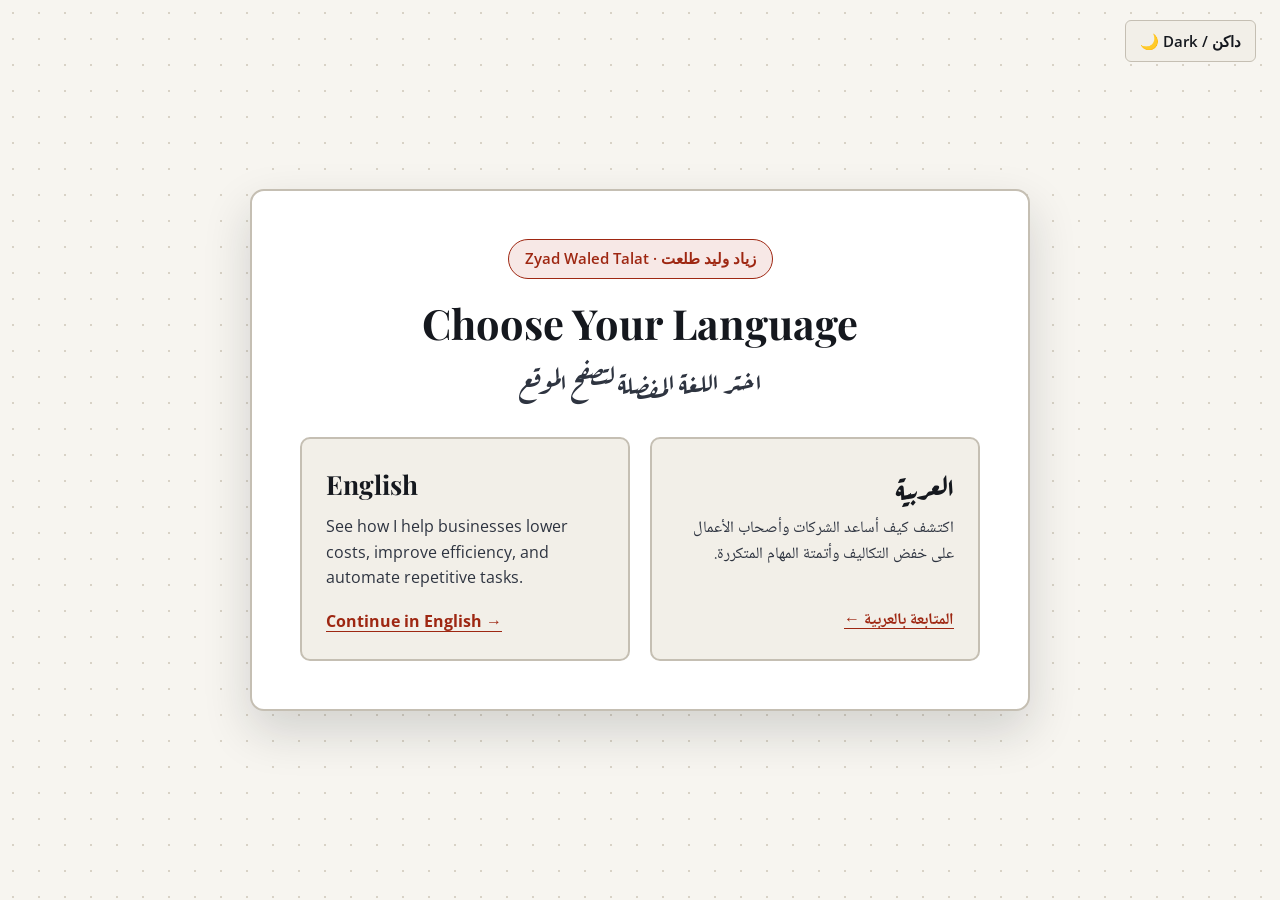
==== work.html @ f0ddf0ac "feat: bilingual customer-first portfolio, light/dark themes, CV integration, and separate work page" ====
<!DOCTYPE html>
<html lang="en" dir="ltr" data-theme="dark" data-lang-pending="true">
<head>
  <meta charset="UTF-8">
  <meta name="viewport" content="width=device-width, initial-scale=1.0">
  <title>Projects &amp; Work — Zyad Waled Talat</title>
  <meta
    name="description"
    content="Explore AI and automation projects built by Zyad Waled Talat, including AI Customer Support Agent, Inbox Summarizer, Digital Twin, and AI Learning App."
  >

  <!-- Early Theme & Saved Language Script (prevents flash of wrong theme or language chooser) -->
  <script>
    (function () {
      try {
        var savedTheme = localStorage.getItem('zw_portfolio_theme');
        var theme = (savedTheme === 'light' || savedTheme === 'dark')
          ? savedTheme
          : (window.matchMedia && window.matchMedia('(prefers-color-scheme: light)').matches ? 'light' : 'dark');
        document.documentElement.setAttribute('data-theme', theme);

        var savedLang = localStorage.getItem('zw_portfolio_lang');
        if (savedLang === 'en' || savedLang === 'ar') {
          document.documentElement.setAttribute('lang', savedLang);
          document.documentElement.setAttribute('dir', savedLang === 'ar' ? 'rtl' : 'ltr');
          document.documentElement.removeAttribute('data-lang-pending');
          document.documentElement.setAttribute('data-lang-ready', 'true');
        }
      } catch (e) {}
    })();
  </script>

  <!-- Google Fonts: Playfair Display & Open Sans (English) + Aref Ruqaa & Noto Naskh Arabic (Arabic) -->
  <link rel="preconnect" href="https://fonts.googleapis.com">
  <link rel="preconnect" href="https://fonts.gstatic.com" crossorigin>
  <link
    href="https://fonts.googleapis.com/css2?family=Aref+Ruqaa:wght@400;700&family=Noto+Naskh+Arabic:wght@400;500;600;700&family=Open+Sans:wght@400;500;600;700&family=Playfair+Display:ital,wght@0,600;0,700;1,600&display=swap"
    rel="stylesheet"
  >

  <!-- Stylesheets (relative paths for GitHub Pages /portfolio/ compatibility) -->
  <link rel="stylesheet" href="css/tokens.css">
  <link rel="stylesheet" href="css/base.css">
  <link rel="stylesheet" href="css/ui.css">
  <link rel="stylesheet" href="css/canvas.css">

  <!-- GSAP 3.12 for the optional interactive workflow canvas -->
  <script src="https://cdnjs.cloudflare.com/ajax/libs/gsap/3.12.5/gsap.min.js"></script>
</head>
<body data-page="work">

  <!-- =========================================================
       First-Visit Language Selection Overlay
       ========================================================= -->
  <section
    class="lang-chooser"
    id="lang-chooser"
    role="dialog"
    aria-modal="true"
    aria-labelledby="chooser-title"
  >
    <div class="lang-chooser__topbar">
      <button
        type="button"
        class="ctrl-btn"
        id="chooser-theme-toggle"
        aria-label="Toggle light or dark mode"
      >
        ☀️ Light / فاتح
      </button>
    </div>

    <div class="lang-chooser__card">
      <span class="lang-chooser__badge">Zyad Waled Talat · زياد وليد طلعت</span>
      <h1 class="lang-chooser__title" id="chooser-title">Choose Your Language</h1>
      <p class="lang-chooser__subtitle" lang="ar" dir="rtl">اختر اللغة المفضلة لتصفح الموقع</p>

      <div class="lang-chooser__grid">
        <!-- English Option -->
        <button
          type="button"
          class="lang-option-btn lang-option-btn--en"
          id="choose-en"
          lang="en"
          dir="ltr"
        >
          <div>
            <span class="lang-option-btn__name">English</span>
            <span class="lang-option-btn__desc">
              See how I help businesses lower costs, improve efficiency, and automate repetitive tasks.
            </span>
          </div>
          <span class="lang-option-btn__cta">Continue in English →</span>
        </button>

        <!-- Arabic Option -->
        <button
          type="button"
          class="lang-option-btn lang-option-btn--ar"
          id="choose-ar"
          lang="ar"
          dir="rtl"
        >
          <div>
            <span class="lang-option-btn__name">العربية</span>
            <span class="lang-option-btn__desc">
              اكتشف كيف أساعد الشركات وأصحاب الأعمال على خفض التكاليف وأتمتة المهام المتكررة.
            </span>
          </div>
          <span class="lang-option-btn__cta">المتابعة بالعربية ←</span>
        </button>
      </div>
    </div>
  </section>

  <!-- =========================================================
       Main Portfolio Shell (Work & Projects Page)
       ========================================================= -->
  <div id="app-shell">

    <!-- ======== Sticky Header & Navigation ======== -->
    <header class="site-header">
      <div class="site-header__inner">
        <a class="brand-link" href="index.html">
          <span class="brand-link__name" id="brand-name">Zyad Waled Talat</span>
          <span class="brand-link__role" id="brand-role">AI &amp; Automation Specialist</span>
        </a>

        <nav class="site-nav" id="site-nav" aria-label="Main navigation">
          <a class="site-nav__link" id="nav-link-home" href="index.html#home">Home</a>
          <a class="site-nav__link" id="nav-link-about" href="index.html#about">About</a>
          <a class="site-nav__link" id="nav-link-services" href="index.html#services">How I Help</a>
          <a class="site-nav__link" id="nav-link-background" href="index.html#background">Background</a>
          <a class="site-nav__link site-nav__link--active" id="nav-link-work" href="work.html" aria-current="page">Work</a>
          <a class="site-nav__link" id="nav-link-contact" href="index.html#contact">Contact</a>
        </nav>

        <div class="header-controls">
          <button
            type="button"
            class="ctrl-btn ctrl-btn--lang"
            id="btn-lang-switch"
            aria-label="Switch language to Arabic"
          >
            العربية
          </button>

          <button
            type="button"
            class="ctrl-btn"
            id="btn-theme-toggle"
            aria-label="Switch between light and dark mode"
          >
            ☀️ Light
          </button>

          <button
            type="button"
            class="ctrl-btn mobile-menu-btn"
            id="btn-mobile-menu"
            aria-expanded="false"
            aria-controls="site-nav"
            aria-label="Toggle navigation menu"
          >
            <span aria-hidden="true">☰</span>
            <span id="mobile-menu-label">Menu</span>
          </button>
        </div>
      </div>
    </header>

    <main>
      <!-- ======== Work Page Header & Project Cards ======== -->
      <section class="section">
        <div class="container">
          <div class="section-header section-header--split">
            <div>
              <span class="section-eyebrow" id="work-eyebrow">Projects &amp; Case Studies</span>
              <h1 class="section-title" id="main-heading">Selected Work &amp; Practical Automations</h1>
              <p class="section-subtitle" id="work-lead"></p>
            </div>
            <div style="display: flex; flex-wrap: wrap; gap: 12px;">
              <a class="btn btn--outline" id="work-back-home-cta" href="index.html">
                ← Back to Homepage
              </a>
              <a class="btn btn--primary" id="work-contact-cta" href="index.html#contact">
                Discuss a Similar Project
              </a>
            </div>
          </div>

          <!-- Readable Project Cards Grid -->
          <div class="projects-showcase-grid" id="projects-showcase-grid"></div>
        </div>
      </section>

      <!-- ======== Optional Interactive Automation Workflow Canvas ======== -->
      <section class="section section--alt">
        <div class="container">
          <div class="section-header">
            <h2 class="section-title" id="canvas-section-title">Optional: Interactive Automation Workflow View</h2>
            <p class="section-subtitle" id="canvas-section-desc"></p>
          </div>

          <div class="workflow-embed-box">
            <div class="viewport" id="viewport">
              <div class="dither-overlay" id="dither-overlay"></div>
              <div class="world" id="world">
                <svg class="connections-svg" id="connections-svg" xmlns="http://www.w3.org/2000/svg"></svg>
              </div>
            </div>

            <div class="canvas-hud-bar">
              <div class="canvas-hud-group">
                <button type="button" class="canvas-hud-btn" id="btn-prev" aria-label="Previous workflow node">
                  ← Prev
                </button>
                <span class="canvas-progress-pill" id="progress-indicator" aria-live="polite">01 / 01</span>
                <button type="button" class="canvas-hud-btn" id="btn-next" aria-label="Next workflow node">
                  Next →
                </button>
              </div>
              <div class="canvas-hud-group">
                <button type="button" class="canvas-hud-btn" id="btn-overview" aria-label="Zoom out to fit workflow">
                  [ ⊞ Fit workflow ]
                </button>
              </div>
            </div>
          </div>
          <div class="sr-only" id="sr-announcer" aria-live="polite" aria-atomic="true"></div>
        </div>
      </section>
    </main>

    <!-- ======== Footer ======== -->
    <footer class="site-footer">
      <div class="container site-footer__inner">
        <span id="footer-copyright">© Zyad Waled Talat · AI and Automation Specialist · 6th of October City, Egypt</span>
        <div class="site-footer__links">
          <a class="site-footer__link" id="footer-link-home" href="index.html">Home</a>
          <a
            class="site-footer__link"
            id="footer-link-cv"
            href="assets/Zyad-Waled-Talat-CV.pdf"
            download="Zyad-Waled-Talat-CV.pdf"
          >
            Download CV
          </a>
        </div>
      </div>
    </footer>

  </div>

  <!-- =========================================================
       Right-Docked Digital Twin Widget (Always on Right Side)
       ========================================================= -->
  <aside class="digital-twin-widget" id="digital-twin-widget" aria-label="Digital Twin Assistant">
    <div
      class="digital-twin-panel"
      id="dt-panel"
      role="dialog"
      aria-labelledby="dt-panel-title"
      hidden
    >
      <div class="digital-twin-panel__header">
        <div class="digital-twin-panel__title-wrap">
          <h3 class="digital-twin-panel__title" id="dt-panel-title">Digital Twin Assistant</h3>
          <span class="digital-twin-panel__status" id="dt-panel-status">AI Assistant · In development</span>
        </div>
        <div class="digital-twin-panel__controls">
          <button type="button" class="digital-twin-panel__btn" id="dt-minimize" aria-label="Minimize Digital Twin panel">
            —
          </button>
          <button type="button" class="digital-twin-panel__btn" id="dt-close" aria-label="Close Digital Twin panel">
            ✕
          </button>
        </div>
      </div>

      <div class="digital-twin-panel__body">
        <p class="digital-twin-panel__text" id="dt-panel-desc"></p>
        <p class="digital-twin-panel__text" id="dt-panel-note" style="font-weight: 600; color: var(--text);"></p>
        <div class="digital-twin-panel__actions">
          <a class="btn btn--primary" id="dt-call-btn" href="tel:+201006889003">Call Me</a>
          <a class="btn btn--secondary" id="dt-email-btn" href="mailto:zyadwaled780@gmail.com">Email Me</a>
        </div>
        <a
          class="digital-twin-panel__repo"
          id="dt-panel-repo"
          href="https://github.com/zyadwaled780-cmd/Digital-Twin-of-Mine-"
          target="_blank"
          rel="noopener noreferrer"
        >
          View Digital Twin repository on GitHub ↗
        </a>
      </div>
    </div>

    <button
      type="button"
      class="digital-twin-launcher"
      id="dt-launcher"
      aria-expanded="false"
      aria-controls="dt-panel"
    >
      <span class="digital-twin-launcher__dot" aria-hidden="true"></span>
      <span id="dt-launcher-label">Digital Twin</span>
      <span class="digital-twin-launcher__badge" id="dt-launcher-badge">In development</span>
    </button>
  </aside>

  <script type="module" src="js/main.js"></script>
</body>
</html>
---- css/tokens.css ----
/* ========================================
   Design Tokens — Light & Dark Themes,
   WCAG AA High-Contrast Palette, and
   Bilingual Typography (English & Arabic)
   ======================================== */

:root,
:root[data-theme="dark"] {
  /* Dark Mode Surfaces */
  --bg:             #101319;
  --bg-elevated:    #161a22;
  --panel:          #1a1f29;
  --panel-2:        #222836;
  --panel-hover:    #293040;
  --border:         #3b4356;
  --border-strong:  #56617a;
  --grid-dot:       #262c3a;

  /* Dark Mode Text (WCAG AA/AAA verified: > 8:1 contrast for secondary, > 15:1 for primary) */
  --text:           #f5f7fa;
  --text-secondary: #d0d7e3;
  --text-muted:     #bcc5d6;

  /* Dark Mode Accents */
  --primary:        #d94830; /* #ffffff on #d94830 = 4.65:1 WCAG AA */
  --primary-hover:  #c23b24;
  --primary-soft:   rgba(217, 72, 48, 0.16);
  --primary-text:   #ff8f7a; /* #ff8f7a on #1a1f29 = 6.9:1 WCAG AA */
  --accent:         #d63f67;
  --success:        #1f9d5c;
  --success-text:   #68e39e;
  --success-soft:   rgba(31, 157, 92, 0.18);
  --warning-text:   #f7c86a;
  --warning-soft:   rgba(247, 200, 106, 0.16);

  /* Header & Shadows */
  --header-bg:      rgba(16, 19, 25, 0.94);
  --backdrop-bg:    rgba(9, 11, 16, 0.86);
  --shadow-sm:      0 2px 8px rgba(0, 0, 0, 0.32);
  --shadow-md:      0 10px 30px rgba(0, 0, 0, 0.45);
  --shadow-lg:      0 20px 50px rgba(0, 0, 0, 0.6);
  --focus-ring:     #ff9b87;
}

:root[data-theme="light"] {
  /* Light Mode Surfaces */
  --bg:             #f7f5f0;
  --bg-elevated:    #efeae1;
  --panel:          #ffffff;
  --panel-2:        #f2efe8;
  --panel-hover:    #e7e2d8;
  --border:         #c5bfb3;
  --border-strong:  #8d8678;
  --grid-dot:       #d8d2c6;

  /* Light Mode Text (WCAG AA/AAA verified: > 8.5:1 contrast for secondary, > 15:1 for primary) */
  --text:           #15181e;
  --text-secondary: #2e3440;
  --text-muted:     #3f4654;

  /* Light Mode Accents */
  --primary:        #b8331c; /* #ffffff on #b8331c = 5.95:1 WCAG AA */
  --primary-hover:  #992814;
  --primary-soft:   rgba(184, 51, 28, 0.11);
  --primary-text:   #9e2712; /* #9e2712 on #ffffff = 7.1:1 WCAG AA */
  --accent:         #b02348;
  --success:        #167343;
  --success-text:   #126137;
  --success-soft:   rgba(22, 115, 67, 0.12);
  --warning-text:   #7c4d00;
  --warning-soft:   rgba(180, 118, 0, 0.14);

  /* Header & Shadows */
  --header-bg:      rgba(247, 245, 240, 0.95);
  --backdrop-bg:    rgba(21, 24, 30, 0.65);
  --shadow-sm:      0 2px 8px rgba(21, 24, 30, 0.07);
  --shadow-md:      0 10px 28px rgba(21, 24, 30, 0.11);
  --shadow-lg:      0 20px 48px rgba(21, 24, 30, 0.16);
  --focus-ring:     #b8331c;
}

/* --- Bilingual Typography Tokens --- */
:root,
html[lang="en"] {
  --font-display: 'Playfair Display', Georgia, 'Times New Roman', serif;
  --font-body:    'Open Sans', -apple-system, BlinkMacSystemFont, 'Segoe UI', Roboto, sans-serif;
  --font-ui:      var(--font-body);
  --font-mono:    var(--font-body);
  --line-body:    1.7;
  --line-heading: 1.25;
}

html[lang="ar"] {
  /* Genuine Ruqʿah font (خط الرقعة) for prominent headings */
  --font-display: 'Aref Ruqaa', 'Ruqaa', 'Amiri', serif;
  /* Genuine Naskh font (خط النسخ) for body, nav, buttons, and labels */
  --font-body:    'Noto Naskh Arabic', 'Amiri', 'Traditional Arabic', serif;
  --font-ui:      var(--font-body);
  --font-mono:    var(--font-body);
  --line-body:    1.85;
  --line-heading: 1.48;
}

:root {
  /* Layout & Sizing */
  --topbar-h:     70px;
  --container-w:  1160px;
  --reading-w:    70ch;
  --node-w:       290px;
  --node-radius:  10px;
  --radius-sm:    6px;
  --radius-md:    10px;
  --radius-lg:    14px;
  --ease-smooth:  cubic-bezier(0.22, 1, 0.36, 1);
}
---- css/base.css ----
/* ========================================
   Base — Reset, typography, accessibility,
   scrollbars, and bilingual RTL/LTR rules
   ======================================== */

*, *::before, *::after {
  margin: 0;
  padding: 0;
  box-sizing: border-box;
}

html {
  scroll-behavior: smooth;
  scroll-padding-top: calc(var(--topbar-h) + 20px);
  background: var(--bg);
  color: var(--text);
  font-family: var(--font-body);
  font-size: 16px;
  line-height: var(--line-body);
  -webkit-font-smoothing: antialiased;
  -moz-osx-font-smoothing: grayscale;
}

html[data-theme="dark"] {
  color-scheme: dark;
}

html[data-theme="light"] {
  color-scheme: light;
}

body {
  min-height: 100vh;
  background: var(--bg);
  color: var(--text);
  font-family: var(--font-body);
  font-size: 1.0625rem; /* 17px comfortable reading size */
  line-height: var(--line-body);
  overflow-x: hidden;
  transition: background-color 0.2s ease, color 0.2s ease;
}

/* Hide main portfolio until visitor selects a language on first visit */
html[data-lang-pending="true"] #app-shell,
html[data-lang-pending="true"] #digital-twin-widget {
  display: none !important;
}

html[data-lang-ready="true"] #lang-chooser {
  display: none !important;
}

/* Headings use Playfair Display (EN) or Aref Ruqaa (AR) */
h1, h2, h3, .heading-display {
  font-family: var(--font-display);
  font-weight: 700;
  line-height: var(--line-heading);
  color: var(--text);
  letter-spacing: normal;
}

html[lang="ar"] h1,
html[lang="ar"] h2,
html[lang="ar"] h3,
html[lang="ar"] .heading-display {
  letter-spacing: 0 !important;
  padding-top: 0.06em;
  padding-bottom: 0.08em; /* Prevent Arabic descender/diacritic clipping */
}

html[lang="ar"] button,
html[lang="ar"] a,
html[lang="ar"] span,
html[lang="ar"] p,
html[lang="ar"] li {
  letter-spacing: 0 !important;
}

p {
  max-width: var(--reading-w);
  color: var(--text-secondary);
}

button {
  cursor: pointer;
  border: none;
  background: none;
  color: inherit;
  font-family: var(--font-body);
  font-size: inherit;
  line-height: 1.5;
}

a {
  color: inherit;
  text-decoration: none;
}

ul, ol {
  list-style: none;
}

/* Bidirectional safety for phone numbers, emails, and URLs in RTL */
.ltr-inline {
  direction: ltr;
  unicode-bidi: isolate;
  display: inline-block;
}

/* Accessible focus ring — clear 3px outline in both themes */
:focus-visible {
  outline: 3px solid var(--focus-ring);
  outline-offset: 3px;
  border-radius: 4px;
}

:focus:not(:focus-visible) {
  outline: none;
}

/* Subtle themed scrollbars */
::-webkit-scrollbar {
  width: 8px;
  height: 8px;
}

::-webkit-scrollbar-track {
  background: var(--bg);
}

::-webkit-scrollbar-thumb {
  background: var(--border);
  border-radius: 4px;
}

::-webkit-scrollbar-thumb:hover {
  background: var(--border-strong);
}

/* Respect reduced-motion preference */
@media (prefers-reduced-motion: reduce) {
  html {
    scroll-behavior: auto;
  }
  *, *::before, *::after {
    animation-duration: 0.01ms !important;
    animation-iteration-count: 1 !important;
    transition-duration: 0.01ms !important;
  }
}

/* Screen-reader utility */
.sr-only {
  position: absolute;
  width: 1px;
  height: 1px;
  padding: 0;
  margin: -1px;
  overflow: hidden;
  clip: rect(0, 0, 0, 0);
  white-space: nowrap;
  border: 0;
}
---- css/ui.css ----
/* ========================================
   UI & Layout — Language Chooser, Header,
   Editorial Sections, Project Cards,
   Right-Docked Digital Twin, and Responsive
   ======================================== */

.container {
  width: 100%;
  max-width: var(--container-w);
  margin: 0 auto;
  padding: 0 clamp(18px, 4vw, 40px);
}

/* ========================================
   1. First-Visit Language Chooser Overlay
   ======================================== */

.lang-chooser {
  position: fixed;
  inset: 0;
  z-index: 500;
  background: var(--bg);
  background-image: radial-gradient(circle, var(--grid-dot) 1px, transparent 1px);
  background-size: 26px 26px;
  display: flex;
  flex-direction: column;
  align-items: center;
  justify-content: center;
  padding: 24px;
  overflow-y: auto;
}

.lang-chooser__topbar {
  position: fixed;
  top: 20px;
  right: 24px;
  z-index: 510;
}

.lang-chooser__card {
  width: 100%;
  max-width: 780px;
  background: var(--panel);
  border: 2px solid var(--border);
  border-radius: var(--radius-lg);
  padding: clamp(28px, 5vw, 48px);
  box-shadow: var(--shadow-lg);
  text-align: center;
}

.lang-chooser__badge {
  display: inline-block;
  font-size: 0.95rem;
  font-weight: 600;
  color: var(--primary-text);
  background: var(--primary-soft);
  border: 1px solid var(--primary-text);
  padding: 6px 16px;
  border-radius: 999px;
  margin-bottom: 18px;
}

.lang-chooser__title {
  font-family: 'Playfair Display', Georgia, serif;
  font-size: clamp(1.85rem, 3.5vw, 2.6rem);
  color: var(--text);
  margin-bottom: 8px;
}

.lang-chooser__subtitle {
  font-family: 'Aref Ruqaa', 'Noto Naskh Arabic', serif;
  font-size: clamp(1.35rem, 2.5vw, 1.75rem);
  color: var(--text-secondary);
  margin-bottom: 32px;
  max-width: 100%;
}

.lang-chooser__grid {
  display: grid;
  grid-template-columns: 1fr 1fr;
  gap: 20px;
}

.lang-option-btn {
  display: flex;
  flex-direction: column;
  justify-content: space-between;
  text-align: start;
  padding: 26px 24px;
  background: var(--panel-2);
  border: 2px solid var(--border);
  border-radius: var(--radius-md);
  transition: border-color 0.2s ease, background-color 0.2s ease, transform 0.15s ease, box-shadow 0.2s ease;
  min-height: 190px;
}

.lang-option-btn--en {
  direction: ltr;
  text-align: left;
  font-family: 'Open Sans', sans-serif;
}

.lang-option-btn--ar {
  direction: rtl;
  text-align: right;
  font-family: 'Noto Naskh Arabic', serif;
}

.lang-option-btn:hover,
.lang-option-btn:focus-visible {
  border-color: var(--primary);
  background: var(--panel-hover);
  transform: translateY(-2px);
  box-shadow: var(--shadow-md);
}

.lang-option-btn__name {
  display: block;
  font-size: 1.65rem;
  font-weight: 700;
  color: var(--text);
  margin-bottom: 10px;
}

.lang-option-btn--en .lang-option-btn__name {
  font-family: 'Playfair Display', Georgia, serif;
}

.lang-option-btn--ar .lang-option-btn__name {
  font-family: 'Aref Ruqaa', serif;
  font-size: 1.85rem;
  line-height: 1.4;
}

.lang-option-btn__desc {
  display: block;
  font-size: 1rem;
  color: var(--text-secondary);
  line-height: 1.6;
  margin-bottom: 18px;
}

.lang-option-btn__cta {
  display: inline-flex;
  align-items: center;
  gap: 8px;
  font-size: 1rem;
  font-weight: 700;
  color: var(--primary-text);
  text-decoration: underline;
  text-underline-offset: 4px;
}

/* ========================================
   2. Sticky Header & Navigation
   ======================================== */

.site-header {
  position: sticky;
  top: 0;
  left: 0;
  right: 0;
  min-height: var(--topbar-h);
  background: var(--header-bg);
  backdrop-filter: blur(12px);
  -webkit-backdrop-filter: blur(12px);
  border-bottom: 1px solid var(--border);
  z-index: 200;
  display: flex;
  align-items: center;
}

.site-header__inner {
  width: 100%;
  max-width: var(--container-w);
  margin: 0 auto;
  padding: 10px clamp(18px, 4vw, 40px);
  display: flex;
  align-items: center;
  justify-content: space-between;
  gap: 16px;
}

.brand-link {
  display: flex;
  flex-direction: column;
  gap: 2px;
}

.brand-link__name {
  font-family: var(--font-display);
  font-size: clamp(1.15rem, 1.5vw, 1.38rem);
  font-weight: 700;
  color: var(--text);
  line-height: 1.25;
}

.brand-link__role {
  font-size: 0.875rem;
  font-weight: 600;
  color: var(--text-muted);
}

.site-nav {
  display: flex;
  align-items: center;
  gap: 6px;
}

.site-nav__link {
  position: relative;
  font-size: 1rem;
  font-weight: 600;
  color: var(--text-secondary);
  padding: 8px 13px;
  border-radius: var(--radius-sm);
  border: 1px solid transparent;
  transition: color 0.15s ease, background-color 0.15s ease, border-color 0.15s ease;
  white-space: nowrap;
}

.site-nav__link:hover {
  color: var(--text);
  background: var(--panel-2);
  border-color: var(--border);
}

/* Active state uses bold text + bottom underline bar + background (never color alone) */
.site-nav__link--active {
  color: var(--text);
  font-weight: 700;
  background: var(--panel-2);
  border-color: var(--border);
}

.site-nav__link--active::after {
  content: '';
  position: absolute;
  left: 10px;
  right: 10px;
  bottom: 2px;
  height: 3px;
  background: var(--primary);
  border-radius: 3px;
}

.header-controls {
  display: flex;
  align-items: center;
  gap: 10px;
}

.ctrl-btn {
  display: inline-flex;
  align-items: center;
  justify-content: center;
  gap: 7px;
  min-height: 42px;
  padding: 8px 14px;
  font-size: 0.95rem;
  font-weight: 600;
  color: var(--text);
  background: var(--panel-2);
  border: 1.5px solid var(--border);
  border-radius: var(--radius-sm);
  transition: background-color 0.15s ease, border-color 0.15s ease, transform 0.1s ease;
  white-space: nowrap;
}

.ctrl-btn:hover {
  background: var(--panel-hover);
  border-color: var(--border-strong);
}

.ctrl-btn:active {
  transform: scale(0.98);
}

.ctrl-btn--lang {
  font-weight: 700;
  border-color: var(--primary-text);
}

.mobile-menu-btn {
  display: none;
}

/* ========================================
   3. Buttons & Common Components
   ======================================== */

.btn {
  display: inline-flex;
  align-items: center;
  justify-content: center;
  gap: 10px;
  min-height: 48px;
  padding: 12px 22px;
  font-size: 1.02rem;
  font-weight: 700;
  border-radius: var(--radius-sm);
  border: 2px solid transparent;
  transition: background-color 0.18s ease, border-color 0.18s ease, transform 0.12s ease, box-shadow 0.18s ease;
  cursor: pointer;
  text-align: center;
}

.btn:active {
  transform: translateY(1px);
}

.btn--primary {
  background: var(--primary);
  color: #ffffff;
  border-color: var(--primary);
  box-shadow: var(--shadow-sm);
}

.btn--primary:hover {
  background: var(--primary-hover);
  border-color: var(--primary-hover);
  text-decoration: underline;
  text-underline-offset: 4px;
}

.btn--secondary {
  background: var(--panel-2);
  color: var(--text);
  border-color: var(--border-strong);
}

.btn--secondary:hover {
  background: var(--panel-hover);
  border-color: var(--text);
  text-decoration: underline;
  text-underline-offset: 4px;
}

.btn--outline {
  background: var(--panel);
  color: var(--text);
  border-color: var(--border);
}

.btn--outline:hover {
  background: var(--panel-2);
  border-color: var(--primary-text);
  text-decoration: underline;
  text-underline-offset: 4px;
}

.section {
  padding: clamp(56px, 8vh, 92px) 0;
  border-bottom: 1px solid var(--border);
}

.section--alt {
  background: var(--bg-elevated);
}

.section-header {
  margin-bottom: clamp(32px, 4.5vh, 48px);
}

.section-header--split {
  display: flex;
  align-items: flex-end;
  justify-content: space-between;
  flex-wrap: wrap;
  gap: 20px;
}

.section-eyebrow {
  display: inline-block;
  font-size: 0.95rem;
  font-weight: 700;
  color: var(--primary-text);
  background: var(--primary-soft);
  border: 1px solid var(--primary-text);
  padding: 5px 14px;
  border-radius: 999px;
  margin-bottom: 14px;
}

.section-title {
  font-size: clamp(1.85rem, 3.2vw, 2.55rem);
  color: var(--text);
  margin-bottom: 12px;
}

.section-subtitle {
  font-size: 1.125rem;
  color: var(--text-secondary);
  max-width: 68ch;
}

/* ========================================
   4. Hero / Introduction Section
   ======================================== */

.hero-section {
  padding: clamp(48px, 7vh, 84px) 0 clamp(56px, 8vh, 92px);
  border-bottom: 1px solid var(--border);
  background-image: radial-gradient(circle, var(--grid-dot) 1px, transparent 1px);
  background-size: 28px 28px;
}

.hero-card {
  background: var(--panel);
  border: 2px solid var(--border);
  border-radius: var(--radius-lg);
  padding: clamp(28px, 4.5vw, 52px);
  box-shadow: var(--shadow-md);
}

.hero-headline {
  font-size: clamp(2rem, 3.8vw, 3.1rem);
  color: var(--text);
  margin-bottom: 20px;
  max-width: 26ch;
}

html[lang="ar"] .hero-headline {
  max-width: 32ch;
  line-height: 1.48;
}

.hero-objective {
  font-size: clamp(1.15rem, 1.45vw, 1.35rem);
  font-weight: 600;
  color: var(--text);
  line-height: 1.68;
  margin-bottom: 16px;
  max-width: 66ch;
}

.hero-supporting {
  font-size: 1.08rem;
  color: var(--text-secondary);
  line-height: 1.75;
  margin-bottom: 30px;
  max-width: 66ch;
}

.hero-actions {
  display: flex;
  flex-wrap: wrap;
  align-items: center;
  gap: 14px;
  margin-bottom: 36px;
}

.hero-facts {
  display: grid;
  grid-template-columns: repeat(3, 1fr);
  gap: 16px;
  padding-top: 28px;
  border-top: 1px solid var(--border);
}

.hero-fact-item {
  background: var(--panel-2);
  border: 1px solid var(--border);
  border-radius: var(--radius-md);
  padding: 16px 18px;
}

.hero-fact-item__label {
  display: block;
  font-size: 0.9rem;
  font-weight: 700;
  color: var(--primary-text);
  margin-bottom: 4px;
}

.hero-fact-item__value {
  font-size: 1rem;
  font-weight: 600;
  color: var(--text);
  line-height: 1.5;
}

/* ========================================
   5. About Me Section
   ======================================== */

.about-grid {
  display: grid;
  grid-template-columns: 1.08fr 1fr;
  gap: clamp(28px, 4vw, 48px);
  align-items: start;
}

.about-narrative {
  background: var(--panel);
  border: 1.5px solid var(--border);
  border-radius: var(--radius-md);
  padding: clamp(24px, 3vw, 36px);
}

.about-lead {
  font-size: 1.22rem;
  font-weight: 700;
  color: var(--text);
  line-height: 1.6;
  margin-bottom: 18px;
}

.about-p {
  font-size: 1.0625rem;
  color: var(--text-secondary);
  line-height: 1.78;
  margin-bottom: 16px;
}

.about-p:last-child {
  margin-bottom: 0;
}

.pillars-box__heading {
  font-size: 1.45rem;
  margin-bottom: 18px;
  color: var(--text);
}

.pillars-list {
  display: grid;
  grid-template-columns: 1fr;
  gap: 14px;
}

.pillar-card {
  background: var(--panel);
  border: 1.5px solid var(--border);
  border-inline-start: 4px solid var(--primary);
  border-radius: var(--radius-md);
  padding: 18px 20px;
}

.pillar-card__title {
  font-family: var(--font-body);
  font-size: 1.1rem;
  font-weight: 700;
  color: var(--text);
  margin-bottom: 6px;
}

.pillar-card__desc {
  font-size: 1rem;
  color: var(--text-secondary);
  line-height: 1.65;
}

/* ========================================
   6. How I Can Help (Services) Section
   ======================================== */

.services-grid {
  display: grid;
  grid-template-columns: repeat(2, 1fr);
  gap: 22px;
  margin-bottom: 32px;
}

.service-card {
  background: var(--panel);
  border: 1.5px solid var(--border);
  border-radius: var(--radius-md);
  padding: clamp(22px, 3vw, 32px);
  display: flex;
  flex-direction: column;
  gap: 14px;
  box-shadow: var(--shadow-sm);
}

.service-card__title {
  font-size: 1.38rem;
  color: var(--text);
}

.service-card__benefit {
  font-size: 1rem;
  font-weight: 700;
  color: var(--primary-text);
  background: var(--primary-soft);
  border-inline-start: 3px solid var(--primary);
  padding: 10px 14px;
  border-radius: var(--radius-sm);
  line-height: 1.55;
}

.service-card__desc {
  font-size: 1.03rem;
  color: var(--text-secondary);
  line-height: 1.72;
}

.work-callout {
  background: var(--panel);
  border: 2px solid var(--border-strong);
  border-radius: var(--radius-md);
  padding: clamp(22px, 3vw, 32px);
  display: flex;
  align-items: center;
  justify-content: space-between;
  flex-wrap: wrap;
  gap: 20px;
}

.work-callout__title {
  font-size: 1.35rem;
  color: var(--text);
  margin-bottom: 6px;
}

.work-callout__desc {
  font-size: 1.03rem;
  color: var(--text-secondary);
}

/* ========================================
   7. Background & Credentials Section
   ======================================== */

.credentials-grid {
  display: grid;
  grid-template-columns: 1fr 1fr;
  gap: 24px;
  margin-bottom: 24px;
}

.cred-block {
  background: var(--panel);
  border: 1.5px solid var(--border);
  border-radius: var(--radius-md);
  padding: clamp(22px, 3vw, 32px);
  box-shadow: var(--shadow-sm);
}

.cred-block--full {
  grid-column: 1 / -1;
}

.cred-block__title {
  font-size: 1.45rem;
  color: var(--text);
  margin-bottom: 20px;
  padding-bottom: 12px;
  border-bottom: 1px solid var(--border);
}

.cred-item {
  padding: 16px 18px;
  background: var(--panel-2);
  border: 1px solid var(--border);
  border-radius: var(--radius-sm);
  margin-bottom: 14px;
}

.cred-item:last-child {
  margin-bottom: 0;
}

.cred-item__header {
  display: flex;
  align-items: baseline;
  justify-content: space-between;
  flex-wrap: wrap;
  gap: 8px;
  margin-bottom: 6px;
}

.cred-item__title {
  font-family: var(--font-body);
  font-size: 1.1rem;
  font-weight: 700;
  color: var(--text);
}

.cred-item__badge {
  font-size: 0.92rem;
  font-weight: 700;
  color: var(--primary-text);
  background: var(--primary-soft);
  border: 1px solid var(--primary-text);
  padding: 3px 11px;
  border-radius: 999px;
}

.cred-item__sub {
  font-size: 1.02rem;
  font-weight: 600;
  color: var(--text-secondary);
  margin-bottom: 4px;
}

.cred-item__desc {
  font-size: 0.98rem;
  color: var(--text-secondary);
  line-height: 1.65;
}

.courses-grid {
  display: grid;
  grid-template-columns: repeat(auto-fit, minmax(280px, 1fr));
  gap: 14px;
}

.courses-grid .cred-item {
  margin-bottom: 0;
}

.skills-group {
  margin-bottom: 22px;
}

.skills-group:last-child {
  margin-bottom: 0;
}

.skills-group__label {
  display: block;
  font-size: 1.05rem;
  font-weight: 700;
  color: var(--text);
  margin-bottom: 12px;
}

.skills-chips {
  display: flex;
  flex-wrap: wrap;
  gap: 10px;
}

.skill-chip {
  font-size: 0.98rem;
  font-weight: 600;
  color: var(--text);
  background: var(--panel-2);
  border: 1.5px solid var(--border);
  border-radius: var(--radius-sm);
  padding: 7px 14px;
}

.skill-chip--soft {
  border-color: var(--primary-text);
  background: var(--primary-soft);
}

/* ========================================
   8. Contact Section & Footer
   ======================================== */

.contact-card {
  background: var(--panel);
  border: 2px solid var(--border);
  border-radius: var(--radius-lg);
  padding: clamp(28px, 4vw, 48px);
  box-shadow: var(--shadow-md);
}

.contact-actions {
  display: flex;
  flex-wrap: wrap;
  gap: 14px;
  margin: 26px 0 36px;
}

.contact-details-grid {
  display: grid;
  grid-template-columns: repeat(auto-fit, minmax(250px, 1fr));
  gap: 16px;
  padding-top: 28px;
  border-top: 1px solid var(--border);
}

.contact-detail-box {
  background: var(--panel-2);
  border: 1.5px solid var(--border);
  border-radius: var(--radius-md);
  padding: 18px 20px;
  display: flex;
  flex-direction: column;
  justify-content: space-between;
  gap: 8px;
}

.contact-detail-box__label {
  font-size: 0.92rem;
  font-weight: 700;
  color: var(--primary-text);
}

.contact-detail-box__value {
  font-size: 1.08rem;
  font-weight: 700;
  color: var(--text);
  word-break: break-word;
}

.contact-detail-box__link {
  color: var(--text);
  text-decoration: underline;
  text-underline-offset: 4px;
}

.contact-detail-box__link:hover {
  color: var(--primary-text);
}

.site-footer {
  padding: 36px 0 110px; /* Extra bottom space so right-docked Digital Twin never overlaps footer */
  background: var(--bg);
}

.site-footer__inner {
  display: flex;
  align-items: center;
  justify-content: space-between;
  flex-wrap: wrap;
  gap: 16px;
  color: var(--text-secondary);
  font-size: 0.98rem;
}

.site-footer__links {
  display: flex;
  flex-wrap: wrap;
  gap: 20px;
}

.site-footer__link {
  font-weight: 600;
  color: var(--text);
  text-decoration: underline;
  text-underline-offset: 4px;
}

.site-footer__link:hover {
  color: var(--primary-text);
}

/* ========================================
   9. Dedicated Work / Projects Page
   ======================================== */

.projects-showcase-grid {
  display: grid;
  grid-template-columns: repeat(auto-fit, minmax(340px, 1fr));
  gap: 24px;
}

.project-showcase-card {
  background: var(--panel);
  border: 2px solid var(--border);
  border-radius: var(--radius-md);
  padding: clamp(22px, 3vw, 32px);
  display: flex;
  flex-direction: column;
  justify-content: space-between;
  gap: 20px;
  box-shadow: var(--shadow-sm);
}

.project-showcase-card__top {
  display: flex;
  flex-direction: column;
  gap: 14px;
}

.project-showcase-card__meta {
  display: flex;
  align-items: center;
  justify-content: space-between;
  gap: 10px;
  flex-wrap: wrap;
}

.project-status-badge {
  display: inline-flex;
  align-items: center;
  gap: 6px;
  font-size: 0.9rem;
  font-weight: 700;
  padding: 4px 12px;
  border-radius: 999px;
}

.project-status-badge--complete {
  color: var(--success-text);
  background: var(--success-soft);
  border: 1px solid var(--success-text);
}

.project-status-badge--dev {
  color: var(--warning-text);
  background: var(--warning-soft);
  border: 1px solid var(--warning-text);
}

.project-showcase-card__title {
  font-size: 1.45rem;
  color: var(--text);
}

.project-field {
  padding-inline-start: 14px;
  border-inline-start: 3px solid var(--border-strong);
}

.project-field--benefit {
  border-inline-start-color: var(--primary);
}

.project-field__label {
  display: block;
  font-size: 0.9rem;
  font-weight: 700;
  color: var(--primary-text);
  margin-bottom: 4px;
}

.project-field__text {
  font-size: 1rem;
  color: var(--text-secondary);
  line-height: 1.68;
}

.project-showcase-card__footer {
  display: flex;
  flex-direction: column;
  gap: 16px;
  padding-top: 16px;
  border-top: 1px solid var(--border);
}

.project-showcase-card__actions {
  display: flex;
  flex-wrap: wrap;
  align-items: center;
  gap: 12px;
}

/* Optional Interactive Workflow Canvas Embed on work.html */
.workflow-embed-box {
  position: relative;
  width: 100%;
  height: 580px;
  background: var(--bg);
  border: 2px solid var(--border);
  border-radius: var(--radius-lg);
  overflow: hidden;
  box-shadow: var(--shadow-md);
}

/* ========================================
   10. Right-Docked Digital Twin Widget
   Pinned strictly to the RIGHT on desktop
   and mobile in both English and Arabic!
   ======================================== */

.digital-twin-widget {
  position: fixed;
  right: 20px !important;
  left: auto !important;
  bottom: 20px;
  z-index: 300;
  display: flex;
  flex-direction: column;
  align-items: flex-end;
  pointer-events: none;
}

.digital-twin-launcher {
  pointer-events: auto;
  display: inline-flex;
  align-items: center;
  gap: 10px;
  min-height: 48px;
  padding: 10px 18px;
  background: var(--panel);
  color: var(--text);
  border: 2px solid var(--primary);
  border-radius: 999px;
  box-shadow: var(--shadow-md);
  font-weight: 700;
  font-size: 0.98rem;
  transition: background-color 0.18s ease, transform 0.15s ease, box-shadow 0.18s ease;
}

.digital-twin-launcher:hover {
  background: var(--panel-hover);
  transform: translateY(-2px);
  box-shadow: var(--shadow-lg);
}

.digital-twin-launcher__dot {
  width: 10px;
  height: 10px;
  border-radius: 50%;
  background: var(--warning-text);
  flex-shrink: 0;
}

.digital-twin-launcher__badge {
  font-size: 0.85rem;
  font-weight: 700;
  color: var(--warning-text);
  background: var(--warning-soft);
  border: 1px solid var(--warning-text);
  padding: 2px 10px;
  border-radius: 999px;
}

.digital-twin-panel {
  pointer-events: auto;
  width: min(370px, calc(100vw - 32px));
  max-height: calc(100vh - var(--topbar-h) - 100px);
  overflow-y: auto;
  background: var(--panel);
  border: 2px solid var(--border-strong);
  border-radius: var(--radius-md);
  box-shadow: var(--shadow-lg);
  margin-bottom: 12px;
  display: flex;
  flex-direction: column;
}

.digital-twin-panel[hidden] {
  display: none !important;
}

.digital-twin-panel__header {
  display: flex;
  align-items: center;
  justify-content: space-between;
  gap: 12px;
  padding: 14px 18px;
  background: var(--panel-2);
  border-bottom: 1px solid var(--border);
}

.digital-twin-panel__title-wrap {
  display: flex;
  flex-direction: column;
  gap: 2px;
}

.digital-twin-panel__title {
  font-family: var(--font-display);
  font-size: 1.15rem;
  font-weight: 700;
  color: var(--text);
}

.digital-twin-panel__status {
  font-size: 0.86rem;
  font-weight: 700;
  color: var(--warning-text);
}

.digital-twin-panel__controls {
  display: flex;
  align-items: center;
  gap: 6px;
}

.digital-twin-panel__btn {
  width: 34px;
  height: 34px;
  display: inline-flex;
  align-items: center;
  justify-content: center;
  border-radius: var(--radius-sm);
  border: 1px solid var(--border);
  background: var(--panel);
  color: var(--text);
  font-weight: 700;
}

.digital-twin-panel__btn:hover {
  background: var(--panel-hover);
  border-color: var(--primary);
}

.digital-twin-panel__body {
  padding: 18px;
  display: flex;
  flex-direction: column;
  gap: 14px;
}

.digital-twin-panel__text {
  font-size: 0.98rem;
  color: var(--text-secondary);
  line-height: 1.65;
}

.digital-twin-panel__actions {
  display: flex;
  flex-wrap: wrap;
  gap: 10px;
}

.digital-twin-panel__actions .btn {
  flex: 1 1 auto;
  min-height: 42px;
  padding: 8px 14px;
  font-size: 0.95rem;
}

.digital-twin-panel__repo {
  font-size: 0.93rem;
  font-weight: 700;
  color: var(--primary-text);
  text-decoration: underline;
  text-underline-offset: 4px;
}

/* ========================================
   11. Responsive Rules (Tablet & Mobile)
   ======================================== */

@media (max-width: 960px) {
  .site-header__inner {
    flex-wrap: wrap;
  }

  .mobile-menu-btn {
    display: inline-flex;
  }

  .site-nav {
    display: none;
    width: 100%;
    flex-direction: column;
    align-items: stretch;
    padding: 12px 0 6px;
    border-top: 1px solid var(--border);
    margin-top: 8px;
    order: 4;
  }

  .site-nav--open {
    display: flex;
  }

  .site-nav__link {
    padding: 12px 14px;
  }

  .site-nav__link--active::after {
    display: none;
  }

  .site-nav__link--active {
    border-inline-start: 4px solid var(--primary);
  }

  .hero-facts,
  .about-grid,
  .services-grid,
  .credentials-grid {
    grid-template-columns: 1fr;
  }
}

@media (max-width: 640px) {
  .lang-chooser__grid {
    grid-template-columns: 1fr;
  }

  .brand-link__role {
    display: none;
  }

  .header-controls {
    gap: 6px;
  }

  .ctrl-btn {
    padding: 7px 10px;
    font-size: 0.88rem;
    min-height: 38px;
  }

  .hero-actions,
  .contact-actions {
    flex-direction: column;
    align-items: stretch;
  }

  .hero-actions .btn,
  .contact-actions .btn {
    width: 100%;
  }

  .projects-showcase-grid {
    grid-template-columns: 1fr;
  }

  .digital-twin-widget {
    right: 10px !important;
    bottom: 10px;
  }

  .digital-twin-launcher {
    padding: 6px 12px;
    font-size: 0.84rem;
    min-height: 38px;
    gap: 7px;
  }

  .digital-twin-launcher__badge {
    font-size: 0.76rem;
    padding: 1px 8px;
  }
}
---- css/canvas.css ----
/* ========================================
   Canvas — Optional Embedded Workflow View
   on work.html (supports Light & Dark mode)
   ======================================== */

.viewport {
  position: absolute;
  inset: 0;
  overflow: hidden;
  background: var(--bg);
  cursor: grab;
  touch-action: none;
  direction: ltr; /* Keep spatial canvas coordinates consistent */
}

.viewport.viewport--dragging {
  cursor: grabbing;
}

.viewport::before {
  content: '';
  position: absolute;
  inset: 0;
  background-image: radial-gradient(circle, var(--grid-dot) 1.25px, transparent 1.25px);
  background-size: 24px 24px;
  pointer-events: none;
  z-index: 0;
}

.dither-overlay {
  position: absolute;
  inset: 0;
  pointer-events: none;
  opacity: 0.025;
  z-index: 1;
}

.world {
  position: absolute;
  top: 0;
  left: 0;
  width: 0;
  height: 0;
  will-change: transform;
  transform-origin: 0 0;
  z-index: 3;
}

.connections-svg {
  position: absolute;
  top: 0;
  left: 0;
  width: 1px;
  height: 1px;
  overflow: visible;
  pointer-events: none;
  z-index: 5;
}

/* --- Embedded Canvas Controls --- */
.canvas-hud-bar {
  position: absolute;
  bottom: 14px;
  left: 14px;
  right: 14px;
  z-index: 30;
  display: flex;
  align-items: center;
  justify-content: space-between;
  flex-wrap: wrap;
  gap: 10px;
  pointer-events: none;
}

.canvas-hud-group {
  display: flex;
  align-items: center;
  gap: 8px;
  pointer-events: auto;
}

.canvas-hud-btn {
  padding: 8px 14px;
  font-size: 0.92rem;
  font-weight: 700;
  color: var(--text);
  background: var(--panel);
  border: 1.5px solid var(--border-strong);
  border-radius: var(--radius-sm);
  box-shadow: var(--shadow-sm);
}

.canvas-hud-btn:hover:not(:disabled) {
  background: var(--panel-hover);
  border-color: var(--primary);
}

.canvas-hud-btn:disabled {
  opacity: 0.45;
  cursor: default;
}

.canvas-progress-pill {
  padding: 6px 12px;
  font-size: 0.92rem;
  font-weight: 700;
  color: var(--text);
  background: var(--panel);
  border: 1.5px solid var(--border);
  border-radius: var(--radius-sm);
}

/* --- Node cards --- */
.node {
  position: absolute;
  width: var(--node-w);
  background: var(--panel);
  border: 2px solid var(--border);
  border-radius: var(--node-radius);
  z-index: 10;
  user-select: none;
  cursor: pointer;
  box-shadow: var(--shadow-md);
  transition: border-color 0.25s ease;
}

.node--active {
  border-color: var(--primary);
  box-shadow: var(--shadow-lg);
}

.node:hover:not(.node--active) {
  border-color: var(--border-strong);
}

.node__stripe {
  position: absolute;
  left: 0;
  top: 0;
  bottom: 0;
  width: 4px;
  border-radius: var(--node-radius) 0 0 var(--node-radius);
  background: var(--primary);
}

.node__stripe--accent {
  background: var(--accent);
}

.node__stripe--muted {
  background: var(--border-strong);
}

.node__header {
  display: flex;
  align-items: center;
  gap: 12px;
  padding: 14px 16px;
}

.node__icon {
  width: 38px;
  height: 38px;
  border-radius: 6px;
  background: var(--panel-2);
  border: 1px solid var(--border);
  display: flex;
  align-items: center;
  justify-content: center;
  flex-shrink: 0;
  color: var(--primary-text);
}

.node__title {
  font-family: var(--font-display);
  font-size: 1.05rem;
  font-weight: 700;
  color: var(--text);
  line-height: 1.3;
}

.node__subtitle {
  font-size: 0.85rem;
  font-weight: 600;
  color: var(--text-secondary);
  margin-top: 2px;
}

.node__body {
  padding: 14px 16px 16px;
  border-top: 1px solid var(--border);
}

.node__state { display: none; }
.node__state--active { display: block; }

.btn-execute,
.btn-node-action {
  display: flex;
  align-items: center;
  justify-content: center;
  gap: 8px;
  width: 100%;
  padding: 10px 16px;
  background: var(--primary);
  color: #ffffff;
  font-size: 0.95rem;
  font-weight: 700;
  border-radius: 6px;
}

.btn-execute:hover,
.btn-node-action:hover {
  background: var(--primary-hover);
}

.trigger-hint {
  text-align: center;
  margin-top: 10px;
  font-size: 0.85rem;
  color: var(--text-secondary);
}

.node__counter {
  font-size: 1.75rem;
  font-weight: 700;
  color: var(--primary-text);
  text-align: center;
  padding: 4px 0;
}

.node__success-content {
  display: flex;
  align-items: center;
  justify-content: center;
  gap: 12px;
  padding: 4px 0;
}

.node__check {
  width: 28px;
  height: 28px;
  border-radius: 50%;
  background: var(--success-soft);
  color: var(--success-text);
  display: flex;
  align-items: center;
  justify-content: center;
  font-weight: 700;
}

.node__badge {
  display: inline-flex;
  align-items: center;
  gap: 4px;
  padding: 4px 10px;
  background: var(--success-soft);
  color: var(--success-text);
  font-size: 0.85rem;
  font-weight: 700;
  border-radius: 4px;
}

.node--intro {
  width: 360px;
}

.intro__title {
  font-family: var(--font-display);
  font-size: 1.2rem;
  font-weight: 700;
  color: var(--text);
  margin-bottom: 10px;
}

.intro__paragraph,
.project__problem,
.talk__text {
  font-size: 0.95rem;
  color: var(--text-secondary);
  line-height: 1.6;
  margin-bottom: 10px;
}

.intro__credential {
  font-size: 0.85rem;
  font-weight: 600;
  color: var(--text-secondary);
  margin-bottom: 12px;
}

.node--project {
  width: 300px;
}

.project__status {
  display: inline-flex;
  align-items: center;
  gap: 6px;
  font-size: 0.85rem;
  font-weight: 700;
  color: var(--warning-text);
  margin-bottom: 8px;
}

.project__image-placeholder {
  display: none; /* Keep embedded cards concise and readable */
}

.node__handle {
  position: absolute;
  right: -8px;
  top: 50%;
  transform: translateY(-50%);
  width: 14px;
  height: 14px;
  border-radius: 50%;
  background: var(--panel-2);
  border: 2px solid var(--border-strong);
  z-index: 11;
}

.node__handle--input {
  right: auto;
  left: -8px;
}

.node--running {
  border-color: var(--primary);
}

.node--success {
  border-color: var(--success);
}
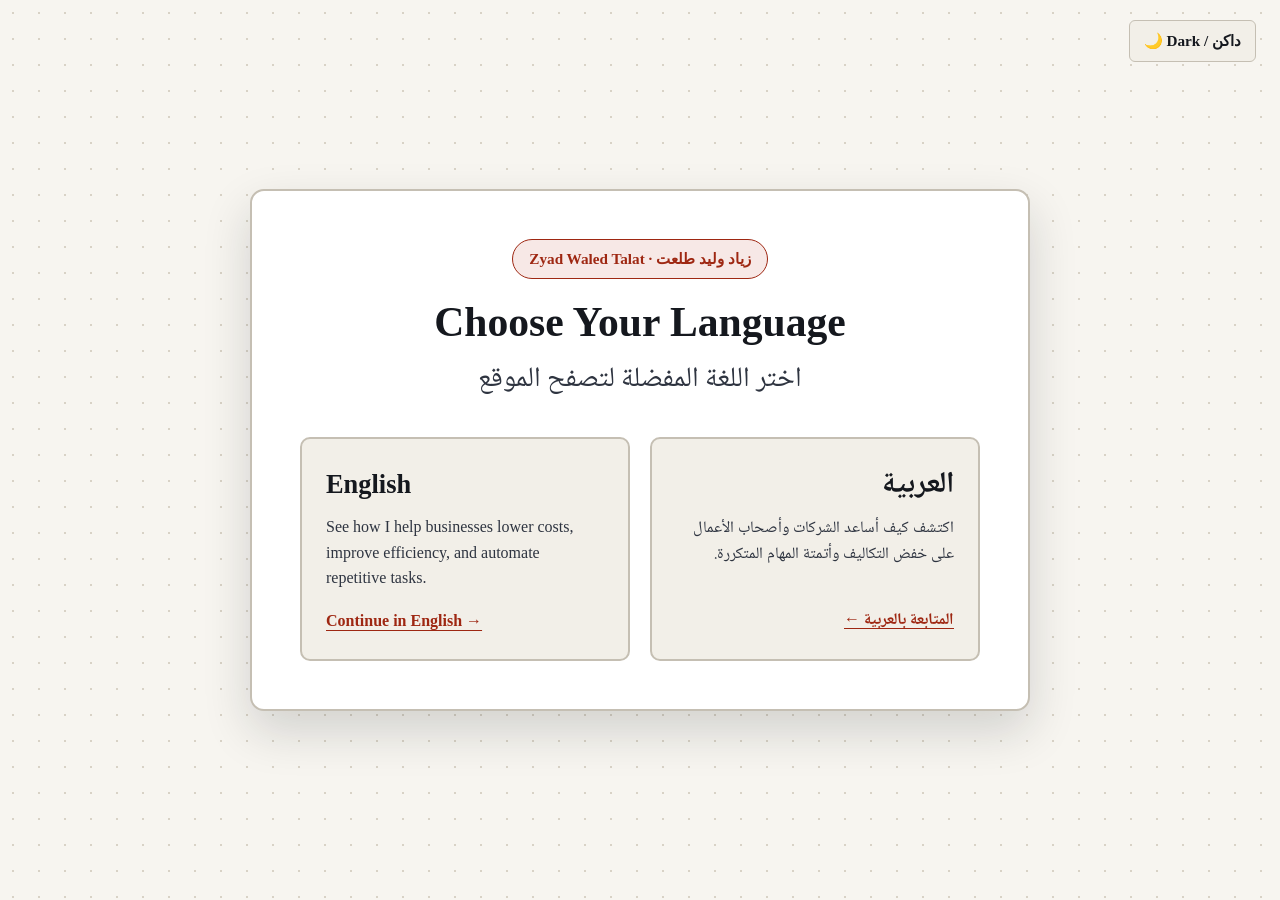
==== commit 771e4d61: "Add featured AI Digital Twin card and lazy chatbot widget" ====
--- a/work.html
+++ b/work.html
@@ -219,8 +219,6 @@
                 <button type="button" class="canvas-hud-btn" id="btn-next" aria-label="Next workflow node">
                   Next →
                 </button>
-              </div>
-              <div class="canvas-hud-group">
                 <button type="button" class="canvas-hud-btn" id="btn-overview" aria-label="Zoom out to fit workflow">
                   [ ⊞ Fit workflow ]
                 </button>
@@ -244,7 +242,15 @@
             href="assets/Zyad-Waled-Talat-CV.pdf"
             download="Zyad-Waled-Talat-CV.pdf"
           >
-            Download CV
+            Download CV (PDF)
+          </a>
+          <a
+            class="site-footer__link"
+            id="footer-link-cv-word"
+            href="assets/Zyad-Waled-Talat-CV.docx"
+            download="Zyad-Waled-Talat-CV.docx"
+          >
+            Download CV (Word)
           </a>
         </div>
       </div>
@@ -279,21 +285,84 @@
       </div>
 
       <div class="digital-twin-panel__body">
-        <p class="digital-twin-panel__text" id="dt-panel-desc"></p>
-        <p class="digital-twin-panel__text" id="dt-panel-note" style="font-weight: 600; color: var(--text);"></p>
-        <div class="digital-twin-panel__actions">
-          <a class="btn btn--primary" id="dt-call-btn" href="tel:+201006889003">Call Me</a>
-          <a class="btn btn--secondary" id="dt-email-btn" href="mailto:zyadwaled780@gmail.com">Email Me</a>
-        </div>
-        <a
-          class="digital-twin-panel__repo"
-          id="dt-panel-repo"
-          href="https://github.com/zyadwaled780-cmd/Digital-Twin-of-Mine-"
-          target="_blank"
-          rel="noopener noreferrer"
-        >
-          View Digital Twin repository on GitHub ↗
-        </a>
+        <div class="dt-embed-wrap" id="dt-embed-wrap" hidden>
+          <div class="dt-embed-shell">
+            <div class="dt-embed-loading" id="dt-embed-loading">
+              <p class="digital-twin-panel__text" id="dt-loading-text"></p>
+              <p class="featured-twin-card__note" id="dt-slow-hint" hidden></p>
+              <a
+                class="btn btn--outline"
+                id="dt-loading-open-tab"
+                href="#"
+                target="_blank"
+                rel="noopener noreferrer"
+                hidden
+              >
+                Open in new tab ↗
+              </a>
+            </div>
+            <div id="dt-iframe-host" style="width: 100%; height: 100%;"></div>
+          </div>
+          <div class="dt-embed-footer">
+            <a
+              class="digital-twin-panel__repo"
+              id="dt-open-tab"
+              href="#"
+              target="_blank"
+              rel="noopener noreferrer"
+            >
+              Open in new tab ↗
+            </a>
+            <a
+              class="digital-twin-panel__repo"
+              id="dt-embed-repo"
+              href="https://github.com/zyadwaled780-cmd/Digital-Twin-of-Mine-"
+              target="_blank"
+              rel="noopener noreferrer"
+            >
+              View Code
+            </a>
+          </div>
+        </div>
+
+        <div class="dt-panel-section" id="dt-fallback-body" style="display: flex; flex-direction: column; gap: 14px;">
+          <p class="digital-twin-panel__text" id="dt-panel-desc"></p>
+          <div id="dt-direct-live-wrap" hidden>
+            <a
+              class="btn btn--primary"
+              id="dt-direct-live-btn"
+              href="#"
+              target="_blank"
+              rel="noopener noreferrer"
+              style="width: 100%;"
+            >
+              Chat with My Digital Twin ↗
+            </a>
+          </div>
+          <p class="digital-twin-panel__text" id="dt-panel-note" style="font-weight: 600; color: var(--text);"></p>
+          <div class="digital-twin-panel__actions">
+            <a class="btn btn--primary" id="dt-call-btn" href="tel:+201006889003">Call Me</a>
+            <a
+              class="btn btn--secondary"
+              id="dt-whatsapp-btn"
+              href="https://wa.me/201006889003"
+              target="_blank"
+              rel="noopener noreferrer"
+            >
+              WhatsApp Me
+            </a>
+            <a class="btn btn--secondary" id="dt-email-btn" href="mailto:zyadwaled780@gmail.com">Email Me</a>
+          </div>
+          <a
+            class="digital-twin-panel__repo"
+            id="dt-panel-repo"
+            href="https://github.com/zyadwaled780-cmd/Digital-Twin-of-Mine-"
+            target="_blank"
+            rel="noopener noreferrer"
+          >
+            View Code
+          </a>
+        </div>
       </div>
     </div>
 
--- a/css/tokens.css
+++ b/css/tokens.css
@@ -82,8 +82,8 @@
 /* --- Bilingual Typography Tokens --- */
 :root,
 html[lang="en"] {
-  --font-display: 'Playfair Display', Georgia, 'Times New Roman', serif;
-  --font-body:    'Open Sans', -apple-system, BlinkMacSystemFont, 'Segoe UI', Roboto, sans-serif;
+  --font-display: 'Times New Roman', Times, Georgia, serif;
+  --font-body:    'Times New Roman', Times, Georgia, serif;
   --font-ui:      var(--font-body);
   --font-mono:    var(--font-body);
   --line-body:    1.7;
@@ -91,9 +91,8 @@
 }
 
 html[lang="ar"] {
-  /* Genuine Ruqʿah font (خط الرقعة) for prominent headings */
-  --font-display: 'Aref Ruqaa', 'Ruqaa', 'Amiri', serif;
-  /* Genuine Naskh font (خط النسخ) for body, nav, buttons, and labels */
+  /* Genuine Naskh font (خط النسخ) for all headings, body, nav, buttons, and labels */
+  --font-display: 'Noto Naskh Arabic', 'Amiri', 'Traditional Arabic', serif;
   --font-body:    'Noto Naskh Arabic', 'Amiri', 'Traditional Arabic', serif;
   --font-ui:      var(--font-body);
   --font-mono:    var(--font-body);
--- a/css/ui.css
+++ b/css/ui.css
@@ -61,14 +61,14 @@
 }
 
 .lang-chooser__title {
-  font-family: 'Playfair Display', Georgia, serif;
+  font-family: 'Times New Roman', Times, Georgia, serif;
   font-size: clamp(1.85rem, 3.5vw, 2.6rem);
   color: var(--text);
   margin-bottom: 8px;
 }
 
 .lang-chooser__subtitle {
-  font-family: 'Aref Ruqaa', 'Noto Naskh Arabic', serif;
+  font-family: 'Noto Naskh Arabic', 'Amiri', 'Traditional Arabic', serif;
   font-size: clamp(1.35rem, 2.5vw, 1.75rem);
   color: var(--text-secondary);
   margin-bottom: 32px;
@@ -97,7 +97,7 @@
 .lang-option-btn--en {
   direction: ltr;
   text-align: left;
-  font-family: 'Open Sans', sans-serif;
+  font-family: 'Times New Roman', Times, Georgia, serif;
 }
 
 .lang-option-btn--ar {
@@ -123,11 +123,11 @@
 }
 
 .lang-option-btn--en .lang-option-btn__name {
-  font-family: 'Playfair Display', Georgia, serif;
+  font-family: 'Times New Roman', Times, Georgia, serif;
 }
 
 .lang-option-btn--ar .lang-option-btn__name {
-  font-family: 'Aref Ruqaa', serif;
+  font-family: 'Noto Naskh Arabic', 'Amiri', 'Traditional Arabic', serif;
   font-size: 1.85rem;
   line-height: 1.4;
 }
@@ -941,6 +941,128 @@
   gap: 12px;
 }
 
+.project-showcase-card--featured {
+  grid-column: 1 / -1;
+  border-color: var(--primary);
+  background: linear-gradient(180deg, var(--panel) 0%, var(--panel-2) 100%);
+  box-shadow: var(--shadow-md);
+}
+
+.project-badge-group {
+  display: flex;
+  flex-wrap: wrap;
+  align-items: center;
+  gap: 8px;
+}
+
+.featured-project-badge {
+  display: inline-flex;
+  align-items: center;
+  gap: 6px;
+  font-size: 0.88rem;
+  font-weight: 700;
+  color: #ffffff;
+  background: var(--primary);
+  padding: 4px 12px;
+  border-radius: 999px;
+}
+
+.demo-status-pill {
+  display: inline-flex;
+  align-items: center;
+  gap: 8px;
+  min-height: 44px;
+  padding: 8px 16px;
+  font-size: 0.95rem;
+  font-weight: 700;
+  color: var(--warning-text);
+  background: var(--warning-soft);
+  border: 1.5px solid var(--warning-text);
+  border-radius: var(--radius-sm);
+}
+
+/* Featured AI Digital Twin Card on Homepage */
+.featured-twin-card {
+  background: var(--panel);
+  border: 2px solid var(--primary);
+  border-radius: var(--radius-lg);
+  padding: clamp(24px, 4vw, 40px);
+  box-shadow: var(--shadow-md);
+  display: grid;
+  grid-template-columns: 1.35fr 1fr;
+  gap: 28px;
+  align-items: start;
+}
+
+.featured-twin-card__header {
+  display: flex;
+  flex-wrap: wrap;
+  align-items: center;
+  gap: 10px;
+  margin-bottom: 12px;
+}
+
+.featured-twin-card__title {
+  font-size: clamp(1.55rem, 3vw, 2.05rem);
+  color: var(--text);
+  margin-bottom: 12px;
+}
+
+.featured-twin-card__desc {
+  font-size: 1.06rem;
+  color: var(--text-secondary);
+  line-height: 1.72;
+  margin-bottom: 18px;
+}
+
+.featured-twin-card__highlights {
+  list-style: none;
+  padding: 0;
+  margin: 0 0 22px;
+  display: flex;
+  flex-direction: column;
+  gap: 9px;
+}
+
+.featured-twin-card__highlights li {
+  position: relative;
+  padding-inline-start: 22px;
+  font-size: 0.98rem;
+  color: var(--text-secondary);
+  line-height: 1.55;
+}
+
+.featured-twin-card__highlights li::before {
+  content: '✓';
+  position: absolute;
+  inset-inline-start: 0;
+  color: var(--primary-text);
+  font-weight: 700;
+}
+
+.featured-twin-card__aside {
+  background: var(--panel-2);
+  border: 1.5px solid var(--border);
+  border-radius: var(--radius-md);
+  padding: 20px;
+  display: flex;
+  flex-direction: column;
+  gap: 18px;
+}
+
+.featured-twin-card__actions {
+  display: flex;
+  flex-wrap: wrap;
+  gap: 12px;
+  align-items: center;
+}
+
+.featured-twin-card__note {
+  font-size: 0.93rem;
+  color: var(--text-muted);
+  line-height: 1.6;
+}
+
 /* Optional Interactive Workflow Canvas Embed on work.html */
 .workflow-embed-box {
   position: relative;
@@ -1014,8 +1136,8 @@
 
 .digital-twin-panel {
   pointer-events: auto;
-  width: min(370px, calc(100vw - 32px));
-  max-height: calc(100vh - var(--topbar-h) - 100px);
+  width: min(390px, calc(100vw - 24px));
+  max-height: calc(100vh - var(--topbar-h) - 86px);
   overflow-y: auto;
   background: var(--panel);
   border: 2px solid var(--border-strong);
@@ -1024,6 +1146,64 @@
   margin-bottom: 12px;
   display: flex;
   flex-direction: column;
+}
+
+.digital-twin-panel--live {
+  width: min(460px, calc(100vw - 24px));
+}
+
+.dt-embed-wrap {
+  display: flex;
+  flex-direction: column;
+  gap: 10px;
+  padding: 12px;
+}
+
+.dt-embed-wrap[hidden],
+.dt-embed-loading[hidden],
+.dt-panel-section[hidden] {
+  display: none !important;
+}
+
+.dt-embed-shell {
+  position: relative;
+  width: 100%;
+  height: min(68dvh, 560px);
+  min-height: 380px;
+  border-radius: var(--radius-sm);
+  border: 1px solid var(--border);
+  overflow: hidden;
+  background: var(--bg);
+}
+
+.dt-embed-iframe {
+  width: 100%;
+  height: 100%;
+  border: 0;
+  display: block;
+}
+
+.dt-embed-loading {
+  position: absolute;
+  inset: 0;
+  z-index: 2;
+  padding: 20px;
+  display: flex;
+  flex-direction: column;
+  align-items: center;
+  justify-content: center;
+  text-align: center;
+  gap: 12px;
+  background: var(--panel);
+  color: var(--text-secondary);
+}
+
+.dt-embed-footer {
+  display: flex;
+  flex-wrap: wrap;
+  align-items: center;
+  justify-content: space-between;
+  gap: 10px;
 }
 
 .digital-twin-panel[hidden] {
@@ -1160,7 +1340,8 @@
   .hero-facts,
   .about-grid,
   .services-grid,
-  .credentials-grid {
+  .credentials-grid,
+  .featured-twin-card {
     grid-template-columns: 1fr;
   }
 }
